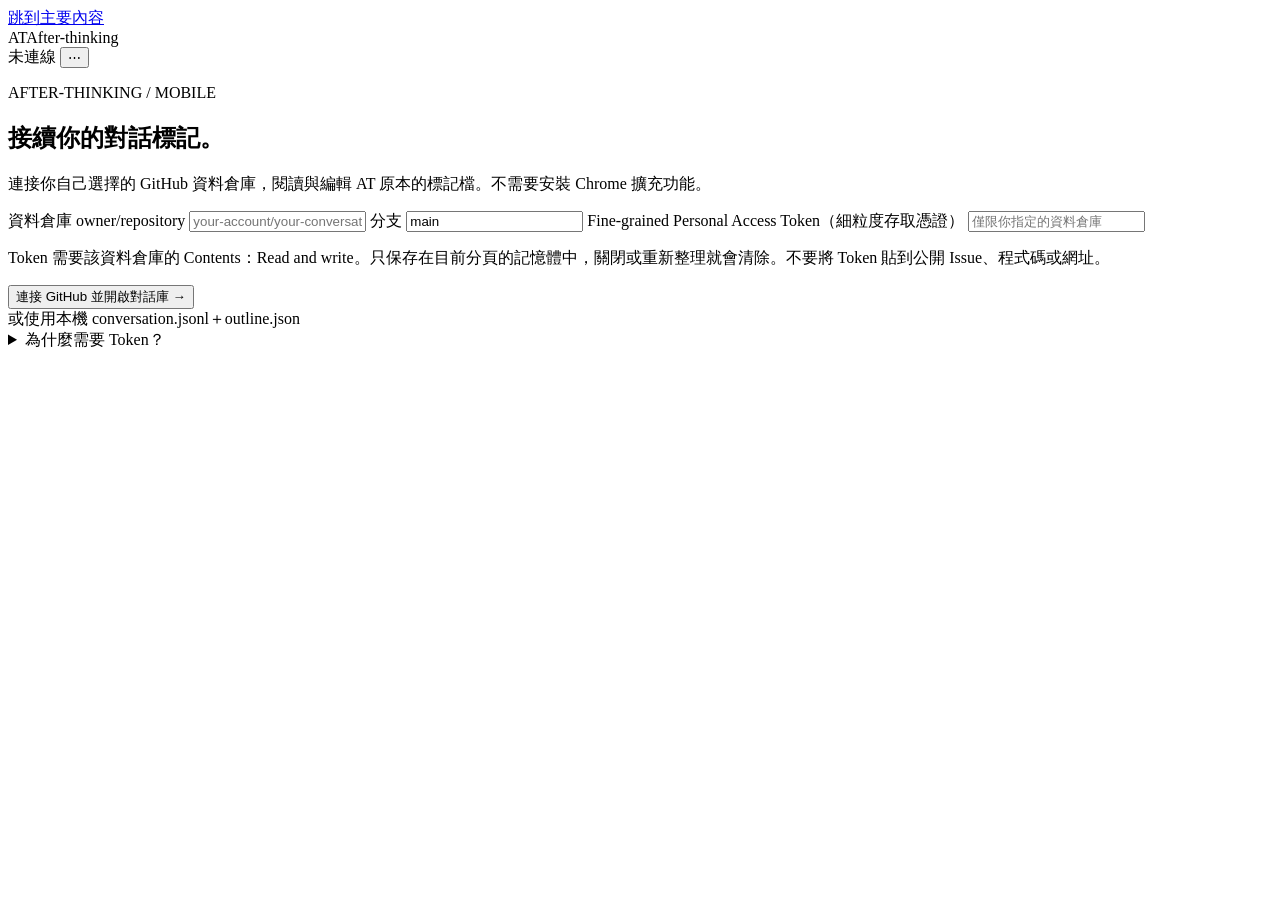
==== apps/mobile-web/index.html @ 90d855b9 "feat(mobile): public-safe apps/mobile-web/index.html" ====
<!doctype html>
<html lang="zh-Hant">
<head>
  <meta charset="utf-8">
  <meta name="viewport" content="width=device-width, initial-scale=1, viewport-fit=cover">
  <meta name="theme-color" content="#f8fafc">
  <meta http-equiv="Content-Security-Policy" content="default-src 'self'; connect-src 'self' https://api.github.com; script-src 'self'; style-src 'self'; img-src 'self' data:; object-src 'none'; base-uri 'none'; form-action 'none'">
  <title>After-thinking · 行動標記工作台</title>
  <link rel="stylesheet" href="./style.css">
</head>
<body>
  <a href="#main" class="skip">跳到主要內容</a>
  <header class="topbar">
    <div class="brand"><span class="symbol">AT</span><span>After-thinking</span></div>
    <div class="topbar-actions">
      <span id="sync-state" class="sync-state">未連線</span>
      <button id="quick-save" type="button" class="compact primary" hidden>儲存</button>
      <button id="menu-button" type="button" class="icon-button" aria-label="更多功能">⋯</button>
    </div>
  </header>
  <div id="notice" class="notice" role="status" hidden></div>
  <main id="main">
    <section id="connect-page" class="connect-page" data-page="connect">
      <p class="eyebrow">AFTER-THINKING / MOBILE</p>
      <h1>接續你的對話標記。</h1>
      <p class="intro">連接你自己選擇的 GitHub 資料倉庫，閱讀與編輯 AT 原本的標記檔。不需要安裝 Chrome 擴充功能。</p>
      <form id="connect-form" class="connect-form">
        <label for="repo-input">資料倉庫 <span class="muted">owner/repository</span></label>
        <input id="repo-input" required autocomplete="off" spellcheck="false" autocapitalize="off" placeholder="your-account/your-conversations">
        <label for="branch-input">分支</label>
        <input id="branch-input" required value="main" autocomplete="off" autocapitalize="off" spellcheck="false">
        <label for="token-input">Fine-grained Personal Access Token（細粒度存取憑證）</label>
        <input id="token-input" type="password" required autocomplete="off" autocapitalize="off" spellcheck="false" placeholder="僅限你指定的資料倉庫">
        <p class="hint">Token 需要該資料倉庫的 Contents：Read and write。只保存在目前分頁的記憶體中，關閉或重新整理就會清除。不要將 Token 貼到公開 Issue、程式碼或網址。</p>
        <button type="submit" id="connect-button" class="primary full">連接 GitHub 並開啟對話庫 <span aria-hidden="true">→</span></button>
      </form>
      <div class="offline-option"><span>或</span><label for="local-files" class="text-action">使用本機 conversation.jsonl＋outline.json</label><input id="local-files" type="file" accept=".jsonl,.json" multiple hidden></div>
      <details class="explain"><summary>為什麼需要 Token？</summary><p>GitHub Pages 是靜態網站，不能在公開前端安全保存 OAuth Client Secret。此版本採用只授權使用者指定倉庫的 Token；未來可以透過獨立 GitHub App 授權服務取代手動輸入。</p></details>
    </section>
    <div id="workspace" hidden>
      <section id="library-page" data-page="library" hidden>
        <div class="title-row"><div><p class="eyebrow">CONVERSATION LIBRARY</p><h1>選擇對話</h1></div><button id="change-repo" class="ghost">切換倉庫</button></div>
        <div id="repo-info" class="small muted"></div>
        <div class="search-row"><label class="sr-only" for="search">搜尋對話</label><input id="search" type="search" placeholder="搜尋對話標題或提問…"><label class="sr-only" for="sort">排序</label><select id="sort"><option value="conversation">對話時間</option><option value="capture">擷取時間</option><option value="tagged">最後標記時間</option><option value="labels">標籤順序</option></select></div>
        <div class="filter-strip" aria-label="對話篩選" role="group"><button data-filter="all" class="active">全部</button><button data-filter="todo">未處理</button><button data-filter="done">已整理</button><button data-filter="skip">不用整理</button><button data-filter="untagged">還沒標記</button></div>
        <div id="library-list"></div>
      </section>
      <section id="reader-page" data-page="reader" hidden>
        <div class="reader-heading"><button id="reader-back" aria-label="回對話庫" class="back-button">‹</button><div><h1 id="reader-title">對話標記</h1><p id="reader-info" class="small muted"></p></div><button id="open-topics" class="icon-button" aria-label="主題總覽">☷</button></div>
        <div class="reader-toolbar"><label for="nav-kind" class="sr-only">跳轉類別</label><select id="nav-kind"><option value="all">全部</option><option value="pending">待確認</option><option value="key">關鍵</option><option value="turn">轉向</option></select><div class="reader-arrows"><button id="prev-item" aria-label="上一項">↑</button><button id="next-item" aria-label="下一項">↓</button><span id="position" class="small muted">—</span></div></div>
        <div id="source-warning" class="warning" hidden></div>
        <div id="message-list" class="message-list"></div>
        <button id="load-more" class="load-more" hidden>繼續載入對話</button>
      </section>
      <section id="topics-page" data-page="topics" hidden>
        <div class="title-row"><div><p class="eyebrow">DISCUSSION STRUCTURE</p><h1>主題總覽</h1></div><button id="new-topic" class="ghost">＋ 新增</button></div>
        <div id="topic-overview" class="topic-overview"></div>
        <div id="topic-list" class="topic-list"></div>
        <p class="side-note"><strong>一個主要主題，多個相關主題。</strong> 同一則訊息可以跨主題關聯，但原文只有一份。</p>
      </section>
      <section id="review-page" data-page="review" hidden>
        <div class="title-row"><div><p class="eyebrow">SUGGESTIONS & REVIEW</p><h1>標記審查</h1></div><span id="review-count" class="counter"></span></div>
        <p class="intro small">確認 AI 建議，或回到原文重新檢查。審查結果會寫入同一份 outline.json。</p>
        <div class="filter-strip"><button data-review="all" class="active">全部</button><button data-review="topic">主題</button><button data-review="key">關鍵</button><button data-review="turn">轉向</button></div>
        <div id="review-list"></div>
      </section>
      <section id="settings-page" data-page="settings" hidden>
        <p class="eyebrow">CONNECTION & STORAGE</p><h1>更多</h1>
        <div class="setting-group"><h2>連接來源</h2><p id="connection-detail"></p></div>
        <div class="setting-group"><h2>儲存與備份</h2><p id="save-detail" class="small muted"></p><button id="save-button" class="primary full">儲存到 GitHub</button><button id="download-button" class="secondary full">下載 outline.json 備份</button></div>
        <div class="setting-group"><h2>安全與隱私</h2><p>原文及私人設定只從你選擇的資料來源載入；Token 不會被保存在網站程式、網址或本機儲存空間。請避免在共享裝置開啟私人倉庫。</p><button id="disconnect" class="secondary full">中斷連線</button></div>
        <p class="small muted">此網頁是 AT 的標記工具；文章轉換屬於獨立的 display-AT 專案。</p>
      </section>
    </div>
  </main>
  <nav id="bottom-nav" class="bottom-nav" aria-label="主要功能" hidden>
    <button data-tab="library"><span class="nav-glyph">▤</span>對話庫</button>
    <button data-tab="reader"><span class="nav-glyph">▥</span>閱讀</button>
    <button data-tab="topics"><span class="nav-glyph">▧</span>主題</button>
    <button data-tab="review"><span class="nav-glyph">✓</span>審查<span id="nav-pending" class="bubble" hidden></span></button>
  </nav>
  <div id="sheet-overlay" class="sheet-overlay" hidden>
    <section class="sheet" role="dialog" aria-modal="true" aria-labelledby="sheet-title">
      <div class="handle" aria-hidden="true"></div>
      <header class="sheet-header"><h2 id="sheet-title">標記主題</h2><button id="sheet-close" class="icon-button" aria-label="關閉">×</button></header>
      <div id="sheet-content" class="sheet-content"></div>
      <footer class="sheet-footer"><button id="sheet-apply" class="primary full">套用標記</button></footer>
    </section>
  </div>
  <script src="./core.js" defer></script>
  <script src="./github.js" defer></script>
  <script src="./app.js" defer></script>
</body>
</html>
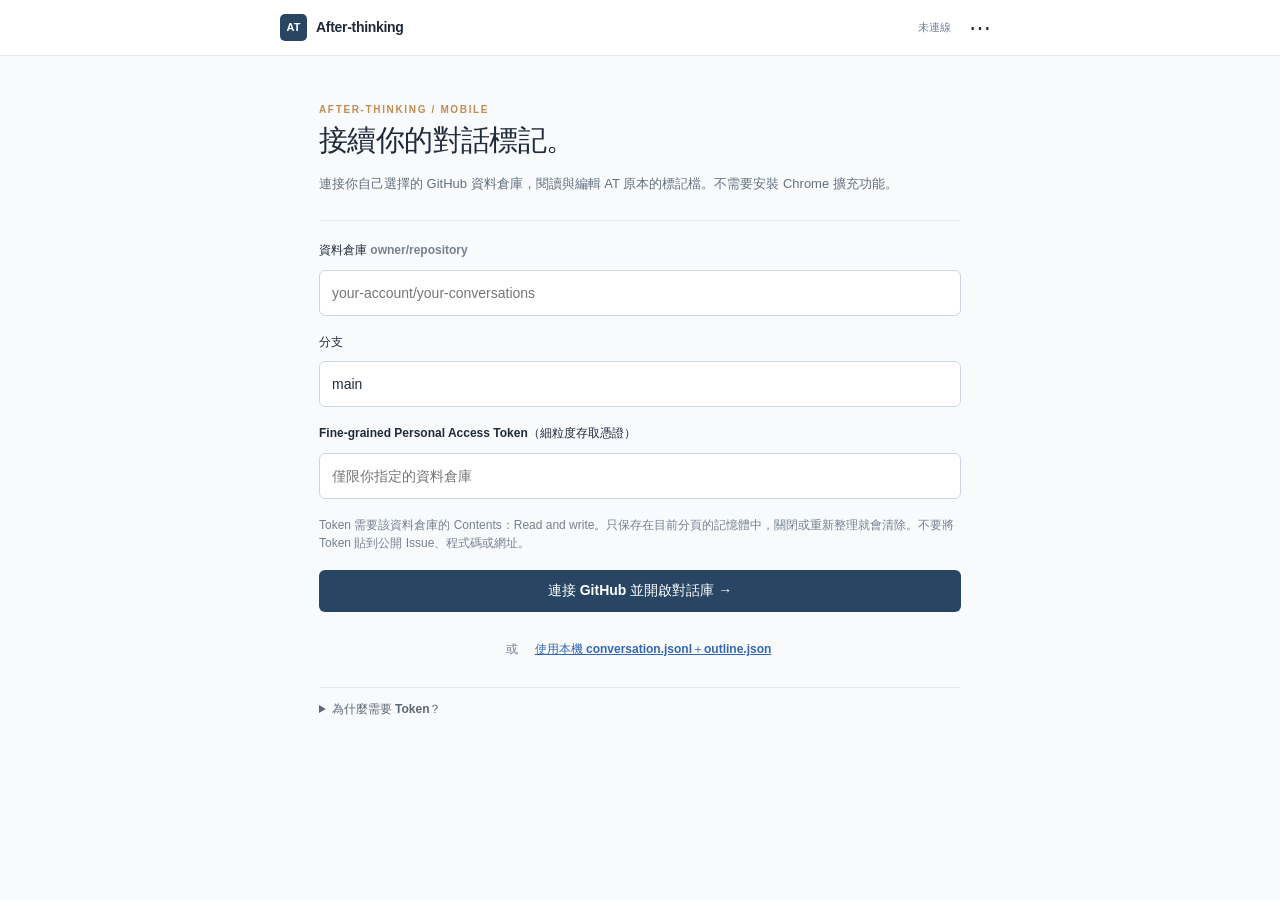
==== commit 0c4f5695: "feat(mobile): align tagging workspace with desktop flow" ====
--- a/apps/mobile-web/index.html
+++ b/apps/mobile-web/index.html
@@ -45,9 +45,65 @@
         <div class="filter-strip" aria-label="對話篩選" role="group"><button data-filter="all" class="active">全部</button><button data-filter="todo">未處理</button><button data-filter="done">已整理</button><button data-filter="skip">不用整理</button><button data-filter="untagged">還沒標記</button></div>
         <div id="library-list"></div>
       </section>
+      <section id="prepare-page" data-page="prepare" hidden>
+        <button id="prepare-back" class="prepare-back" type="button">‹ 對話庫</button>
+        <p class="eyebrow">CONVERSATION SETUP</p>
+        <h1>先看看這段對話</h1>
+        <p class="intro">快速判斷這段對話的性質，再進入標記工作台。選錯也能回來改。</p>
+        <article class="prepare-card">
+          <div class="prepare-card-icon">▤</div>
+          <div class="prepare-card-main"><h2 id="prepare-title">對話</h2><p id="prepare-meta" class="small muted"></p></div>
+          <span id="prepare-status" class="mini-label">未標記</span>
+        </article>
+        <section class="prepare-preview">
+          <div class="prepare-section-head"><div><h2>對話重點預覽</h2><p class="small muted">你的提問</p></div><button id="prepare-preview-toggle" class="inline-action" type="button">看全部</button></div>
+          <div id="prepare-preview-list" class="prepare-preview-list"></div>
+        </section>
+        <section class="prepare-mode">
+          <h2>看完覺得這段比較像：</h2>
+          <div class="mode-choice-grid" role="group" aria-label="選整理方式">
+            <button id="choose-multi" class="mode-choice" type="button"><span class="mode-radio"></span><span><strong>聊了好幾件事</strong><small>包含多個主題，中間可能換過方向</small></span></button>
+            <button id="choose-single" class="mode-choice" type="button"><span class="mode-radio"></span><span><strong>一直在聊同一件事</strong><small>主題集中，只需要標出關鍵與轉向</small></span></button>
+            <button id="choose-skip" class="mode-choice quiet" type="button"><span class="mode-radio"></span><span><strong>這篇不用整理</strong><small>閒聊、重複，或沒有需要留下的資訊</small></span></button>
+          </div>
+        </section>
+        <details id="ai-prepare-panel" class="ai-prepare-panel">
+          <summary><span>✦ 讓其他 AI 協助預先標記（選用）</span><span id="ai-panel-state" class="small muted"></span></summary>
+          <div class="ai-prepare-body">
+            <p class="small muted">AI 先產生主題、關鍵與轉向建議，再回到這裡審查；它不會直接取代你的判斷。</p>
+            <section id="ai-repo-way" class="ai-way">
+              <h3>方式 A｜使用可直接存取 GitHub 的 AI</h3>
+              <p class="small muted">複製短指令給已連接 GitHub 的 AI。它只應新增或覆寫這段對話的 <code>outline.ai.json</code>。</p>
+              <div class="ai-button-row"><button id="ai-copy-repo" class="secondary" type="button">複製指令</button><button id="ai-reload" class="primary" type="button">AI 寫好了，重新讀取</button></div>
+              <p id="ai-repo-state" class="small muted"></p>
+            </section>
+            <section class="ai-way">
+              <h3>方式 B｜使用其他 AI</h3>
+              <p class="small muted">下載內含完整規則與對話的檔案，或直接匯入 AI 回傳的結果。</p>
+              <div class="ai-button-row"><button id="ai-download-request" class="secondary" type="button">下載給 AI 的檔案</button><button id="ai-copy-file-prompt" class="secondary" type="button">複製這句話</button></div>
+              <label for="ai-file" class="secondary full file-action">匯入 AI 給的檔案</label><input id="ai-file" type="file" accept=".json,.txt,.md" hidden>
+              <details class="ai-paste"><summary>或貼上 AI 回的文字</summary><textarea id="ai-paste" rows="5" placeholder="貼上 outline.ai.json 或 AI 的完整回覆"></textarea><button id="ai-paste-go" class="secondary full" type="button">讀取貼上的內容</button></details>
+            </section>
+            <div id="ai-suggestion-summary" class="ai-suggestion-summary" hidden></div>
+          </div>
+        </details>
+        <button id="enter-workspace" class="primary full prepare-enter" type="button">進入標記工作台 →</button>
+      </section>
       <section id="reader-page" data-page="reader" hidden>
-        <div class="reader-heading"><button id="reader-back" aria-label="回對話庫" class="back-button">‹</button><div><h1 id="reader-title">對話標記</h1><p id="reader-info" class="small muted"></p></div><button id="open-topics" class="icon-button" aria-label="主題總覽">☷</button></div>
-        <div class="reader-toolbar"><label for="nav-kind" class="sr-only">跳轉類別</label><select id="nav-kind"><option value="all">全部</option><option value="pending">待確認</option><option value="key">關鍵</option><option value="turn">轉向</option></select><div class="reader-arrows"><button id="prev-item" aria-label="上一項">↑</button><button id="next-item" aria-label="下一項">↓</button><span id="position" class="small muted">—</span></div></div>
+        <div class="reader-heading workspace-heading">
+          <button id="reader-back" aria-label="回對話庫" class="back-button">‹</button>
+          <div class="reader-title-block"><h1 id="reader-title">對話標記</h1><div class="reader-subline"><p id="reader-info" class="small muted"></p><button id="reader-mode" class="reader-mode-link" type="button"></button></div></div>
+          <span id="reader-dirty" class="reader-dirty"></span><button id="reader-save" type="button" class="compact primary">儲存</button><button id="reader-more" type="button" class="icon-button" aria-label="更多">⋯</button>
+        </div>
+        <div class="reader-toolbar">
+          <div class="reader-filters" role="group" aria-label="快速索引">
+            <button data-kind="all" class="active" type="button">全部 <span id="count-all"></span></button>
+            <button data-kind="pending" type="button">待確認 <span id="count-pending"></span></button>
+            <button data-kind="key" type="button">關鍵 <span id="count-key"></span></button>
+            <button data-kind="turn" type="button">轉向 <span id="count-turn"></span></button>
+          </div>
+          <div class="reader-toolbar-actions"><button id="reader-review" class="toolbar-link" type="button">審查</button><button id="open-topics" class="toolbar-link" type="button">主題</button><div class="reader-arrows"><button id="prev-item" aria-label="上一項">↑</button><button id="next-item" aria-label="下一項">↓</button><span id="position" class="small muted">—</span></div></div>
+        </div>
         <div id="source-warning" class="warning" hidden></div>
         <div id="message-list" class="message-list"></div>
         <button id="load-more" class="load-more" hidden>繼續載入對話</button>
@@ -65,6 +121,7 @@
         <div id="review-list"></div>
       </section>
       <section id="settings-page" data-page="settings" hidden>
+        <button id="settings-back" class="prepare-back" type="button">‹ 返回</button>
         <p class="eyebrow">CONNECTION & STORAGE</p><h1>更多</h1>
         <div class="setting-group"><h2>連接來源</h2><p id="connection-detail"></p></div>
         <div class="setting-group"><h2>儲存與備份</h2><p id="save-detail" class="small muted"></p><button id="save-button" class="primary full">儲存到 GitHub</button><button id="download-button" class="secondary full">下載 outline.json 備份</button></div>
--- a/apps/mobile-web/style.css
+++ b/apps/mobile-web/style.css
@@ -0,0 +1,128 @@
+:root{--bg:#f9fafc;--paper:#fff;--ink:#202a3a;--muted:#758092;--navy:#284563;--accent:#3267b0;--accent-soft:#eaf0f8;--line:#e4e9ef;--gold:#bd8d51;--green:#2f866d;--danger:#aa4b51;--radius:9px;--bar:56px;--bottom:calc(68px + env(safe-area-inset-bottom));font-family:-apple-system,BlinkMacSystemFont,"Noto Sans TC","PingFang TC","Microsoft JhengHei",sans-serif;font-synthesis:none;color-scheme:light}
+*,*::before,*::after{box-sizing:border-box}
+html{scroll-behavior:smooth}
+body{margin:0;background:var(--bg);color:var(--ink);font-size:14px;line-height:1.62}
+button,input,select,textarea{font:inherit}
+button{touch-action:manipulation;cursor:pointer}
+a{color:var(--accent)}
+[hidden]{display:none!important}
+:focus-visible{outline:2px solid #276fca;outline-offset:2px}
+.skip{position:absolute;top:-70px;left:5px;padding:10px;background:#fff;z-index:200}.skip:focus{top:8px}
+.sr-only{position:absolute;width:1px;height:1px;padding:0;margin:-1px;overflow:hidden;clip:rect(0,0,0,0);white-space:nowrap;border:0}
+.muted,.subtle,.hint{color:var(--muted)}.small{font-size:12px}.hint{font-size:12px;line-height:1.55}
+.topbar{height:var(--bar);padding:0 16px;display:flex;justify-content:space-between;align-items:center;border-bottom:1px solid var(--line);background:rgba(255,255,255,.98);position:sticky;top:0;z-index:22}
+.brand{display:flex;gap:9px;align-items:center;font-weight:730;letter-spacing:-.3px}
+.symbol{display:grid;place-items:center;width:27px;height:27px;background:var(--navy);color:#fff;border-radius:5px;font-size:11px;letter-spacing:0}
+.topbar-actions{display:flex;gap:9px;align-items:center}.sync-state{font-size:11px;color:var(--muted);max-width:100px;overflow:hidden;text-overflow:ellipsis;white-space:nowrap}
+main{max-width:720px;margin:0 auto;padding:24px 16px 110px}
+body.in-workspace main{padding-bottom:calc(var(--bottom) + 34px)}
+h1,h2,h3,p{margin-top:0}h1{font-size:23px;line-height:1.3;letter-spacing:-.6px;margin:3px 0 12px}h2{font-size:16px}h3{font-size:14px}
+.eyebrow{font-size:10px;font-weight:760;letter-spacing:1.65px;color:var(--gold);margin:0 0 4px}
+.intro{font-size:13px;line-height:1.8;color:#627080;margin:0 0 20px}.title-row{display:flex;justify-content:space-between;align-items:flex-start;gap:12px;margin-bottom:8px}
+.primary,.secondary,.ghost,.compact,.icon-button,.back-button,.text-action{border-radius:6px;min-height:42px;padding:8px 13px;border:1px solid transparent;font-weight:620;transition:background .15s}
+.primary{background:var(--navy);color:white}.primary:active{background:#183450}
+.secondary{background:#fff;color:var(--navy);border-color:#cdd7e1}.ghost{background:transparent;border-color:#d1d9e2;color:var(--navy);font-size:12px}
+.compact{min-height:31px;padding:4px 11px;font-size:12px}.full{width:100%}
+.icon-button{font-size:22px;line-height:1;padding:5px 8px;background:transparent;color:var(--ink);min-height:36px;min-width:36px}
+.back-button{background:none;border:none;color:var(--ink);font-size:32px;line-height:1;min-width:26px;padding:0}
+button:disabled{opacity:.45;cursor:not-allowed}
+input,textarea,select{background:#fff;border:1px solid #ccd5e0;color:var(--ink);border-radius:6px;padding:10px 12px;min-width:0;max-width:100%;outline:0}
+input:focus,textarea:focus,select:focus{border-color:var(--accent);box-shadow:0 0 0 2px #3267b01c}
+.connect-page{padding:22px 4px}.connect-page h1{font-size:29px}.connect-form{display:flex;flex-direction:column;gap:9px;border-top:1px solid var(--line);margin-top:25px;padding-top:20px}
+.connect-form label{font-size:12px;font-weight:700}.connect-form input{height:46px;margin-bottom:8px}.connect-form .primary{margin-top:8px}.connect-form .hint{margin:0}
+.offline-option{display:flex;align-items:center;justify-content:center;gap:14px;margin:25px 0 10px;color:var(--muted);font-size:12px}
+.text-action{color:var(--accent);text-decoration:underline;font-size:12px;border:0;min-height:auto;padding:3px;font-weight:600}
+.explain{border-top:1px solid var(--line);margin-top:25px;padding-top:12px;font-size:12px;color:#5e6875}.explain summary{cursor:pointer;font-weight:650}.explain p{margin:9px 0 0}
+.notice{position:sticky;top:var(--bar);z-index:25;background:#edf5fd;border-bottom:1px solid #bdd7ed;color:#294e79;padding:9px 16px;font-size:12px;max-height:120px;overflow:auto}
+.notice.error{background:#fff3f1;border-color:#f0c6c1;color:#923b3e}
+#workspace>section{animation:fade .15s ease}@keyframes fade{from{opacity:.78}to{opacity:1}}
+.repo-info,.search-row{margin-bottom:14px}.search-row{display:grid;grid-template-columns:minmax(0,1fr) 134px;gap:7px}.search-row input{width:100%}.search-row select{padding:9px 6px;font-size:12px}
+.filter-strip{display:flex;align-items:center;gap:15px;overflow-x:auto;scrollbar-width:none;border-bottom:1px solid var(--line);margin:4px -16px 16px;padding:0 16px;white-space:nowrap}
+.filter-strip::-webkit-scrollbar{display:none}.filter-strip button{flex-shrink:0;background:transparent;border:0;padding:0 0 11px;font-size:12px;font-weight:550;color:var(--muted);position:relative}
+.filter-strip button.active{font-weight:750;color:var(--navy)}.filter-strip button.active:after{content:"";height:2px;left:0;right:0;position:absolute;bottom:0;background:var(--navy)}
+.library-group{font-size:11px;letter-spacing:.4px;color:var(--muted);font-weight:700;margin:24px 0 6px}
+.conversation{background:var(--paper);border-bottom:1px solid var(--line);padding:16px 12px 16px;margin:0 -12px}
+.conversation:first-child{border-top:1px solid var(--line)}
+.conversation-title{margin:0 0 7px;font-size:15px;line-height:1.5;font-weight:730;letter-spacing:-.2px;color:#23354d;overflow-wrap:anywhere}
+.conversation-meta{color:var(--muted);font-size:11px;line-height:1.65}
+.label-row{display:flex;gap:6px;flex-wrap:wrap;margin-top:10px}
+.mini-label{padding:1px 7px;border-radius:4px;background:#eff2f5;color:#52606d;font-size:10px;font-weight:600}
+.mini-label.done{color:#226b55;background:#e5f3eb}.mini-label.processed{color:#7d6b39;background:#f7f2e5}.mini-label.skip{color:#7b7d83;background:#f2f2f2}
+.question-line{display:flex;gap:7px;margin:11px 0 9px;color:#546577;font-size:12px;line-height:1.65}
+.question-line .question-num{color:#9aa5b3;white-space:nowrap;font-variant-numeric:tabular-nums}
+.question-line .question-text{overflow:hidden;display:-webkit-box;-webkit-line-clamp:2;-webkit-box-orient:vertical;overflow-wrap:anywhere}
+.conversation-actions{display:flex;align-items:center;justify-content:space-between;gap:12px;margin-top:10px}
+.inline-action{border:0;padding:5px 0;background:transparent;color:var(--accent);font-size:12px;font-weight:650}
+.enter-action{background:var(--accent-soft);color:#28496f;border:none;padding:7px 13px;min-height:33px;border-radius:5px;font-size:12px;font-weight:700}
+.question-preview{border-top:1px dashed var(--line);margin-top:13px;padding-top:4px}
+.question-preview .question-line{margin:12px 0}.question-more{font-size:11px;color:#788596}
+.empty-state{padding:44px 10px;text-align:center;color:var(--muted)}
+.reader-heading{display:flex;align-items:center;gap:9px;margin-bottom:12px}.reader-heading>div{flex:1;min-width:0}.reader-heading h1{font-size:18px;line-height:1.45;margin:0;overflow-wrap:anywhere}.reader-heading p{margin:2px 0}
+.reader-toolbar{position:sticky;top:var(--bar);z-index:15;background:rgba(249,250,252,.97);border-top:1px solid var(--line);border-bottom:1px solid var(--line);display:flex;align-items:center;justify-content:space-between;padding:7px 0;margin:0 -16px 18px;padding-left:16px;padding-right:16px}
+.reader-toolbar select{border:none;background:transparent;color:#344962;font-size:12px;font-weight:690;padding:7px 21px 7px 2px}
+.reader-arrows{display:flex;align-items:center;gap:10px}.reader-arrows button{border:1px solid #d5dde6;background:#fff;border-radius:5px;min-width:33px;height:33px;font-size:15px}
+.warning{background:#fff8eb;border:1px solid #ead6ae;border-left:3px solid #ba8b40;padding:11px 13px;margin:0 0 14px;font-size:12px;color:#806536}
+.message{padding:11px 0 19px;border-bottom:1px solid #e8edf1;scroll-margin-top:134px}
+.message+.message{padding-top:18px}
+.message.highlight{background:#edf3fb;outline:7px solid #edf3fb}
+.message-meta{display:flex;justify-content:space-between;align-items:center;gap:8px;font-size:11px;color:var(--muted);margin-bottom:10px}
+.message-meta strong{color:#3e5268;font-weight:700}.message.user .message-meta strong{color:#325e9d}
+.message-body{color:#334155;font-size:14px;line-height:1.88;white-space:pre-wrap;overflow-wrap:anywhere}
+.message.user .message-body{background:#f0f5fa;border-left:2px solid #c8d9eb;padding:12px;margin-left:-12px;border-radius:0 4px 4px 0}
+.topic-tag{display:inline-flex;border-left:3px solid var(--accent);font-size:10px;background:#edf2f7;color:#45617d;padding:1px 7px}
+.message-actions{display:flex;align-items:center;flex-wrap:wrap;gap:16px;margin-top:10px}
+.message-actions button{padding:4px 0;min-height:28px;border:0;background:none;color:#657389;font-size:12px;font-weight:570}
+.message-actions button.selected{color:#245a97;font-weight:750}
+.message-actions button:first-child{color:#284f83;font-weight:740}
+.message-notes{white-space:pre-wrap;font-size:12px;color:#607085;background:#f6f8fa;border-left:2px solid #bdc8d8;padding:7px 10px;margin-top:8px}
+.section{padding:8px 0;border-bottom:1px dashed var(--line)}
+.section:last-child{border-bottom:0}
+.section-header{display:flex;align-items:start;gap:8px}
+.section-toggle{flex:1;border:0;padding:4px 0;text-align:left;background:none;color:#2b455f;font-weight:700;font-size:13px;line-height:1.62}
+.section-star{flex:0 0 auto;border:0;background:none;color:#8090a3;padding:3px 0 3px 9px;font-size:13px;min-width:65px}
+.section-star.is-on{color:#2e65a9;font-weight:750}
+.section-body{padding:6px 0 9px 12px;white-space:pre-wrap;color:#506072;font-size:13px;line-height:1.85;overflow-wrap:anywhere}
+.section-intro{white-space:pre-wrap;font-size:13px;color:#506072;margin:2px 0 10px}
+.full-toggle{border:0;background:none;padding:9px 0 0;color:var(--accent);font-size:12px;font-weight:690}
+.load-more{display:block;margin:20px auto;border:1px solid #ced7e0;background:white;border-radius:5px;padding:12px 16px;width:100%;font-size:12px;color:var(--navy)}
+.summary-bar{background:#e9eef4;border-left:3px solid #7691b3;padding:12px;margin-bottom:16px;font-size:12px;color:#4e6177}
+.topic-row{padding:15px 2px;border-bottom:1px solid var(--line);display:flex;gap:12px;align-items:center}
+.topic-mark{height:37px;width:3px;flex:0 0 3px;background:var(--accent);border-radius:2px}
+.topic-detail{flex:1;min-width:0}
+.topic-detail h2{margin:0 0 3px;font-size:14px}.topic-detail p{margin:0;font-size:11px;color:var(--muted)}
+.topic-row button{border:0;background:none;color:var(--accent);font-size:12px}
+.topic-actions{display:flex;gap:14px;flex-wrap:wrap;margin-top:7px}
+.topic-actions button{color:#627d98;font-size:11px;padding:0}
+.side-note{margin-top:22px;background:#f1f4f7;padding:16px;font-size:12px;color:#5c7086}.side-note p{margin:5px 0 0}
+.counter{color:var(--accent);font-size:11px;font-weight:700}
+.review-item{border-bottom:1px solid var(--line);padding:18px 2px}
+.review-head{display:flex;gap:10px;justify-content:space-between;align-items:start}.review-head strong{font-size:13px}.review-head span{font-size:11px;color:var(--muted)}
+.review-content{margin:9px 0;font-size:13px;line-height:1.8;color:#536174}
+.review-actions{display:flex;gap:10px;margin-top:10px}.review-actions button{min-height:34px;padding:6px 11px;border:1px solid #c9d6e4;border-radius:5px;background:#fff;color:#2f577f;font-size:11px;font-weight:700}
+.review-actions button.accept{background:#edf4fa}.review-actions button.reject{color:#925456}
+.setting-group{padding:22px 0;border-bottom:1px solid var(--line)}.setting-group h2{margin-bottom:7px}.setting-group p{font-size:13px;color:#647185;overflow-wrap:anywhere}.setting-group button+button{margin-top:10px}
+.bottom-nav{height:var(--bottom);position:fixed;bottom:0;left:0;right:0;z-index:30;background:#fff;border-top:1px solid var(--line);display:grid;grid-template-columns:repeat(4,1fr);padding-bottom:env(safe-area-inset-bottom);box-shadow:0 -2px 10px #1b2a3a07}
+.bottom-nav button{border:none;background:none;display:flex;flex-direction:column;align-items:center;justify-content:center;gap:1px;color:#8290a0;font-size:10px;font-weight:600;position:relative}
+.bottom-nav button[aria-current="page"]{color:var(--navy);font-weight:760}
+.nav-glyph{font-size:21px;line-height:1.2;font-weight:400}
+.bubble{position:absolute;top:7px;margin-left:35px;min-width:15px;height:15px;padding:1px 3px;border-radius:9px;background:#bd6b5d;color:white;font-size:9px;line-height:13px}
+.sheet-overlay{position:fixed;inset:0;background:#152c4370;z-index:100;display:flex;justify-content:center;align-items:end}
+.sheet{width:min(100%,580px);max-height:min(82dvh,750px);min-height:200px;background:#fff;border-radius:17px 17px 0 0;display:flex;flex-direction:column;padding-bottom:env(safe-area-inset-bottom);box-shadow:0 -10px 55px #152c4350}
+.handle{height:4px;width:40px;margin:9px auto 5px;background:#d5dde5;border-radius:8px}
+.sheet-header{display:flex;align-items:center;justify-content:space-between;border-bottom:1px solid var(--line);padding:10px 18px}
+.sheet-header h2{margin:0}.sheet-content{overflow-y:auto;padding:16px 18px;flex:1;overscroll-behavior:contain}.sheet-footer{padding:12px 18px;border-top:1px solid var(--line);flex-shrink:0}
+.sheet-label{display:block;color:#607186;font-size:12px;font-weight:700;margin:15px 0 7px}
+.sheet-radio,.sheet-check{display:flex;align-items:center;gap:12px;width:100%;padding:12px 3px;border-bottom:1px solid #eef0f3;font-size:13px}
+.sheet-radio input,.sheet-check input{accent-color:var(--accent);width:18px;height:18px}
+.sheet-content textarea,.sheet-content input[type=text]{width:100%;margin:3px 0 8px}
+.sheet-help{font-size:11px;color:var(--muted)}
+@media(min-width:700px){main{padding-left:35px;padding-right:35px}.filter-strip{margin-left:-35px;margin-right:-35px;padding-left:35px}.reader-toolbar{margin-left:-35px;margin-right:-35px;padding-left:35px;padding-right:35px}.conversation{margin:0 -16px}.topbar{padding:0 max(calc((100vw - 720px)/2),24px)}}
+@media(prefers-reduced-motion:reduce){html{scroll-behavior:auto}#workspace>section{animation:none}}
+
+/* Mobile workspace v2 — keep the existing AT palette, change only layout/interaction. */
+.bottom-nav{display:none!important}body[data-page="reader"] .topbar{display:none}body[data-page="reader"] main{padding-top:0;max-width:760px}
+.prepare-back{border:0;background:none;color:var(--navy);padding:0 0 10px;font-weight:650;font-size:12px}.prepare-card{display:flex;gap:12px;align-items:center;border:1px solid var(--line);background:var(--paper);border-radius:var(--radius);padding:13px 14px;margin:16px 0 22px}.prepare-card-icon{width:35px;height:35px;border-radius:8px;display:grid;place-items:center;background:var(--accent-soft);color:var(--navy);font-size:17px}.prepare-card-main{flex:1;min-width:0}.prepare-card-main h2{font-size:14px;margin:0 0 2px;overflow-wrap:anywhere}.prepare-card-main p{margin:0}.prepare-section-head{display:flex;align-items:flex-start;justify-content:space-between;gap:12px}.prepare-section-head h2,.prepare-mode h2{font-size:15px;margin:0 0 2px}.prepare-preview{margin:0 0 24px}.prepare-preview-list{border:1px solid var(--line);border-radius:var(--radius);background:#fff;padding:3px 12px;margin-top:10px}.prepare-preview-list .question-line{margin:0;padding:10px 0;border-bottom:1px solid #edf0f3}.prepare-preview-list .question-line:last-of-type{border-bottom:0}.prepare-preview-list .question-text{-webkit-line-clamp:2}
+.mode-choice-grid{display:grid;gap:9px;margin-top:10px}.mode-choice{display:flex;align-items:center;gap:12px;text-align:left;width:100%;background:#fff;border:1px solid #cfd8e3;border-radius:8px;padding:12px 13px;color:var(--ink);min-height:66px}.mode-choice:hover,.mode-choice.selected{border-color:#8da8c9;background:var(--accent-soft)}.mode-choice.quiet.selected{border-color:#b9bec6;background:#f4f5f6}.mode-radio{width:18px;height:18px;border-radius:50%;border:1.5px solid #8796a8;box-shadow:inset 0 0 0 4px #fff;flex:0 0 auto}.mode-choice.selected .mode-radio{background:var(--accent);border-color:var(--accent)}.mode-choice strong{display:block;font-size:14px;margin-bottom:2px}.mode-choice small{display:block;color:var(--muted);font-size:11px;line-height:1.5;font-weight:500}
+.ai-prepare-panel{margin:22px 0 16px;border:1px solid var(--line);border-radius:8px;background:#fff;overflow:hidden}.ai-prepare-panel>summary{list-style:none;cursor:pointer;padding:12px 14px;display:flex;align-items:center;justify-content:space-between;gap:12px;background:#f6f9fd;color:#31527a;font-weight:700}.ai-prepare-panel>summary::-webkit-details-marker{display:none}.ai-prepare-body{padding:13px}.ai-way{padding:12px 0;border-top:1px solid var(--line)}.ai-way:first-of-type{border-top:0}.ai-way h3{margin:0 0 5px;font-size:13px}.ai-button-row{display:grid;grid-template-columns:1fr 1fr;gap:8px;margin:10px 0}.ai-button-row button{min-height:40px}.file-action{display:flex;align-items:center;justify-content:center;margin-top:8px;cursor:pointer}.ai-paste{margin-top:10px}.ai-paste summary{cursor:pointer;color:var(--muted);font-size:12px}.ai-paste textarea{width:100%;margin:8px 0}.ai-suggestion-summary{border:1px solid #c7d8ec;background:#f3f7fc;border-radius:7px;padding:11px 12px;margin-top:12px}.ai-suggestion-summary p{margin:5px 0}.error-text{color:var(--danger)}.warning-text{color:#8a6b2e}.prepare-enter{position:sticky;bottom:16px;box-shadow:0 8px 28px rgba(40,69,99,.18);margin-top:14px;z-index:4}
+.workspace-heading{position:sticky;top:0;z-index:22;margin:0 -16px;padding:8px 12px;background:rgba(255,255,255,.98);border-bottom:1px solid var(--line);min-height:56px}.reader-title-block{flex:1;min-width:0}.reader-title-block h1{white-space:nowrap;overflow:hidden;text-overflow:ellipsis;font-size:15px}.reader-subline{display:flex;align-items:center;gap:8px;min-width:0}.reader-subline p{white-space:nowrap;overflow:hidden;text-overflow:ellipsis;max-width:170px}.reader-mode-link{border:0;background:none;padding:0;color:var(--accent);font-size:10px;white-space:nowrap}.reader-dirty{font-size:10px;color:var(--green);white-space:nowrap}.reader-dirty.dirty{color:var(--gold)}.workspace-heading .icon-button{font-size:19px}.reader-toolbar{top:56px;margin-bottom:12px;padding-top:6px;padding-bottom:6px;display:block}.reader-filters{display:flex;gap:6px;overflow-x:auto;scrollbar-width:none}.reader-filters::-webkit-scrollbar{display:none}.reader-filters button{border:0;background:#eef2f6;color:#5a6776;border-radius:999px;padding:6px 10px;white-space:nowrap;font-size:11px;font-weight:650}.reader-filters button.active{background:var(--navy);color:#fff}.reader-toolbar-actions{display:flex;align-items:center;justify-content:flex-end;gap:10px;margin-top:6px}.toolbar-link{border:0;background:none;color:var(--accent);font-size:11px;font-weight:700;padding:4px 2px}
+.message.user .message-body{background:#f0f5fa;border-left-color:#c8d9eb}.message.highlight{outline-width:4px}.message-actions{gap:14px}.message-actions button{font-size:11.5px}.message-actions button.selected{color:var(--accent)}.sheet-tabs{display:grid;grid-template-columns:repeat(3,1fr);border-bottom:1px solid var(--line);margin:0 0 12px}.sheet-tabs button{border:0;background:none;padding:10px 4px;color:var(--muted);font-weight:650;border-bottom:2px solid transparent}.sheet-tabs button.active{color:var(--navy);border-bottom-color:var(--accent)}.sheet-pane textarea{width:100%;min-height:120px}.inspector-snippet{font-size:12px;color:var(--muted);background:#f6f8fa;border-radius:6px;padding:8px 10px;white-space:pre-wrap}.sheet-topic-row{display:flex;align-items:center;justify-content:space-between;gap:12px;padding:12px 0;border-bottom:1px solid var(--line)}.sheet-topic-row p{margin:3px 0 0}.compact-review{padding:12px 0}@media(max-width:390px){.reader-dirty{display:none}.reader-subline p{max-width:130px}.ai-button-row{grid-template-columns:1fr}.workspace-heading{padding-left:8px;padding-right:8px}}
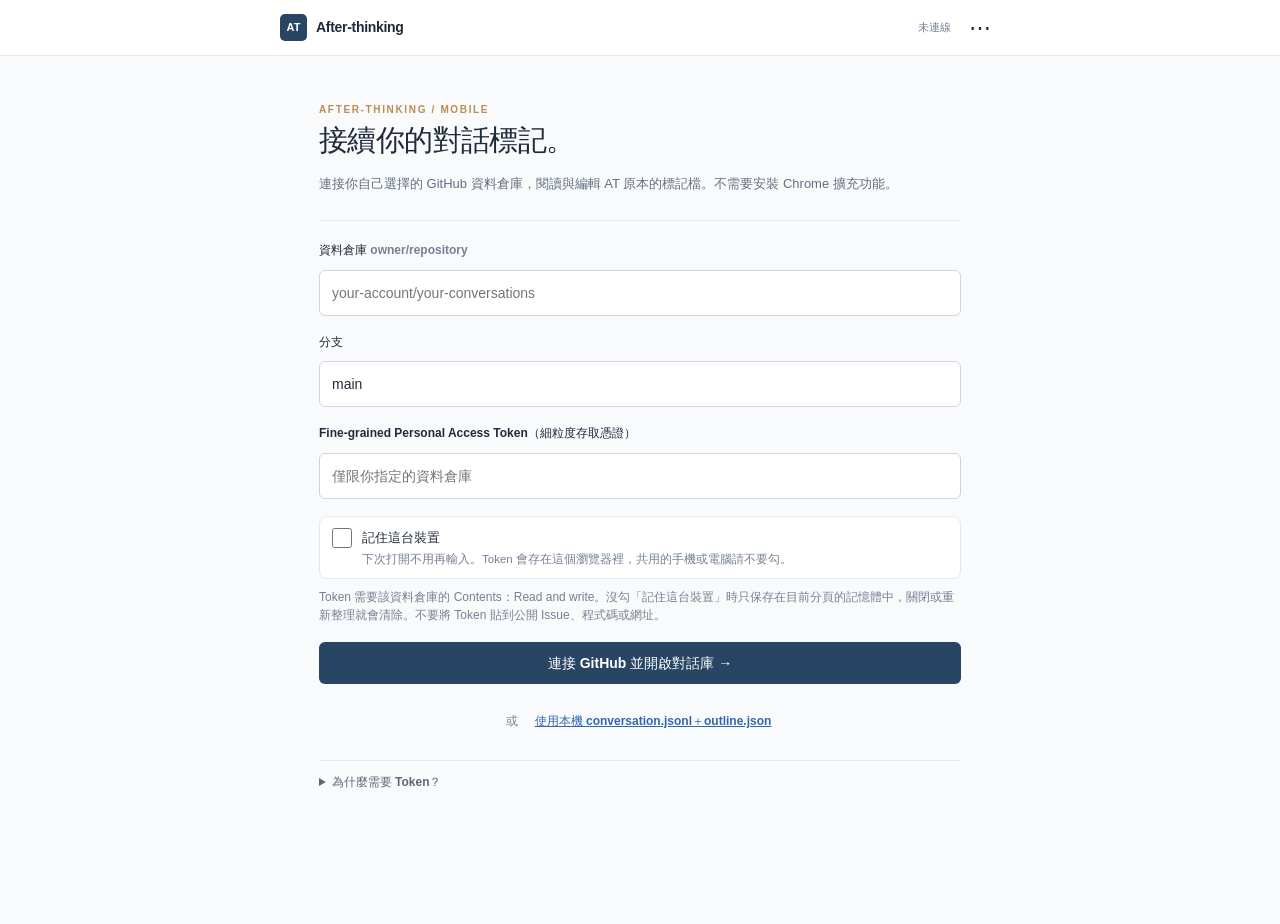
==== commit 3e9ec9ec: "feat(mobile): remember this device and keep unsaved drafts Mobile browsers discard background tabs, " ====
--- a/apps/mobile-web/index.html
+++ b/apps/mobile-web/index.html
@@ -26,16 +26,17 @@
       <p class="intro">連接你自己選擇的 GitHub 資料倉庫，閱讀與編輯 AT 原本的標記檔。不需要安裝 Chrome 擴充功能。</p>
       <form id="connect-form" class="connect-form">
         <label for="repo-input">資料倉庫 <span class="muted">owner/repository</span></label>
-        <input id="repo-input" required autocomplete="off" spellcheck="false" autocapitalize="off" placeholder="your-account/your-conversations">
+        <input id="repo-input" name="username" required autocomplete="username" spellcheck="false" autocapitalize="off" placeholder="your-account/your-conversations">
         <label for="branch-input">分支</label>
         <input id="branch-input" required value="main" autocomplete="off" autocapitalize="off" spellcheck="false">
         <label for="token-input">Fine-grained Personal Access Token（細粒度存取憑證）</label>
-        <input id="token-input" type="password" required autocomplete="off" autocapitalize="off" spellcheck="false" placeholder="僅限你指定的資料倉庫">
-        <p class="hint">Token 需要該資料倉庫的 Contents：Read and write。只保存在目前分頁的記憶體中，關閉或重新整理就會清除。不要將 Token 貼到公開 Issue、程式碼或網址。</p>
+        <input id="token-input" name="password" type="password" required autocomplete="current-password" autocapitalize="off" spellcheck="false" placeholder="僅限你指定的資料倉庫">
+        <label class="remember-row" for="remember-input"><input id="remember-input" type="checkbox"><span><strong>記住這台裝置</strong><small id="remember-state">下次打開不用再輸入。Token 會存在這個瀏覽器裡，共用的手機或電腦請不要勾。</small></span></label>
+        <p class="hint">Token 需要該資料倉庫的 Contents：Read and write。沒勾「記住這台裝置」時只保存在目前分頁的記憶體中，關閉或重新整理就會清除。不要將 Token 貼到公開 Issue、程式碼或網址。</p>
         <button type="submit" id="connect-button" class="primary full">連接 GitHub 並開啟對話庫 <span aria-hidden="true">→</span></button>
       </form>
       <div class="offline-option"><span>或</span><label for="local-files" class="text-action">使用本機 conversation.jsonl＋outline.json</label><input id="local-files" type="file" accept=".jsonl,.json" multiple hidden></div>
-      <details class="explain"><summary>為什麼需要 Token？</summary><p>GitHub Pages 是靜態網站，不能在公開前端安全保存 OAuth Client Secret。此版本採用只授權使用者指定倉庫的 Token；未來可以透過獨立 GitHub App 授權服務取代手動輸入。</p></details>
+      <details class="explain"><summary>為什麼需要 Token？</summary><p>勾選「記住這台裝置」後，Token 只存在這個瀏覽器的本機儲存空間，不會上傳到任何地方；隨時可以在「更多」裡忘記這台裝置。也可以改讓手機的密碼管理員記住它。</p><p>GitHub Pages 是靜態網站，不能在公開前端安全保存 OAuth Client Secret。此版本採用只授權使用者指定倉庫的 Token；未來可以透過獨立 GitHub App 授權服務取代手動輸入。</p></details>
     </section>
     <div id="workspace" hidden>
       <section id="library-page" data-page="library" hidden>
@@ -55,6 +56,10 @@
           <div class="prepare-card-main"><h2 id="prepare-title">對話</h2><p id="prepare-meta" class="small muted"></p></div>
           <span id="prepare-status" class="mini-label">未標記</span>
         </article>
+        <div id="draft-banner" class="warning draft-banner" role="status" hidden>
+          <p id="draft-text"></p>
+          <div class="ai-button-row"><button id="draft-use" class="primary" type="button">接著用草稿</button><button id="draft-drop" class="secondary" type="button">丟掉草稿</button></div>
+        </div>
         <section class="prepare-preview">
           <div class="prepare-section-head"><div><h2>對話重點預覽</h2><p class="small muted">你的提問</p></div><button id="prepare-preview-toggle" class="inline-action" type="button">看全部</button></div>
           <div id="prepare-preview-list" class="prepare-preview-list"></div>
@@ -125,7 +130,7 @@
         <p class="eyebrow">CONNECTION & STORAGE</p><h1>更多</h1>
         <div class="setting-group"><h2>連接來源</h2><p id="connection-detail"></p></div>
         <div class="setting-group"><h2>儲存與備份</h2><p id="save-detail" class="small muted"></p><button id="save-button" class="primary full">儲存到 GitHub</button><button id="download-button" class="secondary full">下載 outline.json 備份</button></div>
-        <div class="setting-group"><h2>安全與隱私</h2><p>原文及私人設定只從你選擇的資料來源載入；Token 不會被保存在網站程式、網址或本機儲存空間。請避免在共享裝置開啟私人倉庫。</p><button id="disconnect" class="secondary full">中斷連線</button></div>
+        <div class="setting-group"><h2>這台裝置</h2><p id="device-detail"></p><p class="small muted">原文及私人設定只從你選擇的資料來源載入。Token 不會出現在網站程式或網址裡；只有勾選「記住這台裝置」時才會存在這個瀏覽器。尚未儲存的標記會自動留一份草稿在這台裝置。請避免在共享裝置開啟私人倉庫。</p><button id="disconnect" class="secondary full">中斷連線並忘記這台裝置</button></div>
         <p class="small muted">此網頁是 AT 的標記工具；文章轉換屬於獨立的 display-AT 專案。</p>
       </section>
     </div>
@@ -146,6 +151,7 @@
   </div>
   <script src="./core.js" defer></script>
   <script src="./github.js" defer></script>
+  <script src="./device.js" defer></script>
   <script src="./app.js" defer></script>
 </body>
 </html>
--- a/apps/mobile-web/style.css
+++ b/apps/mobile-web/style.css
@@ -126,3 +126,9 @@
 .ai-prepare-panel{margin:22px 0 16px;border:1px solid var(--line);border-radius:8px;background:#fff;overflow:hidden}.ai-prepare-panel>summary{list-style:none;cursor:pointer;padding:12px 14px;display:flex;align-items:center;justify-content:space-between;gap:12px;background:#f6f9fd;color:#31527a;font-weight:700}.ai-prepare-panel>summary::-webkit-details-marker{display:none}.ai-prepare-body{padding:13px}.ai-way{padding:12px 0;border-top:1px solid var(--line)}.ai-way:first-of-type{border-top:0}.ai-way h3{margin:0 0 5px;font-size:13px}.ai-button-row{display:grid;grid-template-columns:1fr 1fr;gap:8px;margin:10px 0}.ai-button-row button{min-height:40px}.file-action{display:flex;align-items:center;justify-content:center;margin-top:8px;cursor:pointer}.ai-paste{margin-top:10px}.ai-paste summary{cursor:pointer;color:var(--muted);font-size:12px}.ai-paste textarea{width:100%;margin:8px 0}.ai-suggestion-summary{border:1px solid #c7d8ec;background:#f3f7fc;border-radius:7px;padding:11px 12px;margin-top:12px}.ai-suggestion-summary p{margin:5px 0}.error-text{color:var(--danger)}.warning-text{color:#8a6b2e}.prepare-enter{position:sticky;bottom:16px;box-shadow:0 8px 28px rgba(40,69,99,.18);margin-top:14px;z-index:4}
 .workspace-heading{position:sticky;top:0;z-index:22;margin:0 -16px;padding:8px 12px;background:rgba(255,255,255,.98);border-bottom:1px solid var(--line);min-height:56px}.reader-title-block{flex:1;min-width:0}.reader-title-block h1{white-space:nowrap;overflow:hidden;text-overflow:ellipsis;font-size:15px}.reader-subline{display:flex;align-items:center;gap:8px;min-width:0}.reader-subline p{white-space:nowrap;overflow:hidden;text-overflow:ellipsis;max-width:170px}.reader-mode-link{border:0;background:none;padding:0;color:var(--accent);font-size:10px;white-space:nowrap}.reader-dirty{font-size:10px;color:var(--green);white-space:nowrap}.reader-dirty.dirty{color:var(--gold)}.workspace-heading .icon-button{font-size:19px}.reader-toolbar{top:56px;margin-bottom:12px;padding-top:6px;padding-bottom:6px;display:block}.reader-filters{display:flex;gap:6px;overflow-x:auto;scrollbar-width:none}.reader-filters::-webkit-scrollbar{display:none}.reader-filters button{border:0;background:#eef2f6;color:#5a6776;border-radius:999px;padding:6px 10px;white-space:nowrap;font-size:11px;font-weight:650}.reader-filters button.active{background:var(--navy);color:#fff}.reader-toolbar-actions{display:flex;align-items:center;justify-content:flex-end;gap:10px;margin-top:6px}.toolbar-link{border:0;background:none;color:var(--accent);font-size:11px;font-weight:700;padding:4px 2px}
 .message.user .message-body{background:#f0f5fa;border-left-color:#c8d9eb}.message.highlight{outline-width:4px}.message-actions{gap:14px}.message-actions button{font-size:11.5px}.message-actions button.selected{color:var(--accent)}.sheet-tabs{display:grid;grid-template-columns:repeat(3,1fr);border-bottom:1px solid var(--line);margin:0 0 12px}.sheet-tabs button{border:0;background:none;padding:10px 4px;color:var(--muted);font-weight:650;border-bottom:2px solid transparent}.sheet-tabs button.active{color:var(--navy);border-bottom-color:var(--accent)}.sheet-pane textarea{width:100%;min-height:120px}.inspector-snippet{font-size:12px;color:var(--muted);background:#f6f8fa;border-radius:6px;padding:8px 10px;white-space:pre-wrap}.sheet-topic-row{display:flex;align-items:center;justify-content:space-between;gap:12px;padding:12px 0;border-bottom:1px solid var(--line)}.sheet-topic-row p{margin:3px 0 0}.compact-review{padding:12px 0}@media(max-width:390px){.reader-dirty{display:none}.reader-subline p{max-width:130px}.ai-button-row{grid-template-columns:1fr}.workspace-heading{padding-left:8px;padding-right:8px}}
+
+/* Remember-this-device option and draft banner */
+.connect-form .remember-row{display:flex;align-items:flex-start;gap:10px;font-weight:400;padding:10px 12px;border:1px solid var(--line);border-radius:8px;background:#fff;cursor:pointer}
+.connect-form .remember-row input{width:20px;height:20px;margin:1px 0 0;flex:0 0 auto;accent-color:var(--accent)}
+.remember-row span{display:flex;flex-direction:column;gap:3px;min-width:0}.remember-row strong{font-size:13px}.remember-row small{font-size:11.5px;line-height:1.5;color:var(--muted)}
+.draft-banner{margin:14px 0}.draft-banner p{margin:0 0 10px;line-height:1.55}
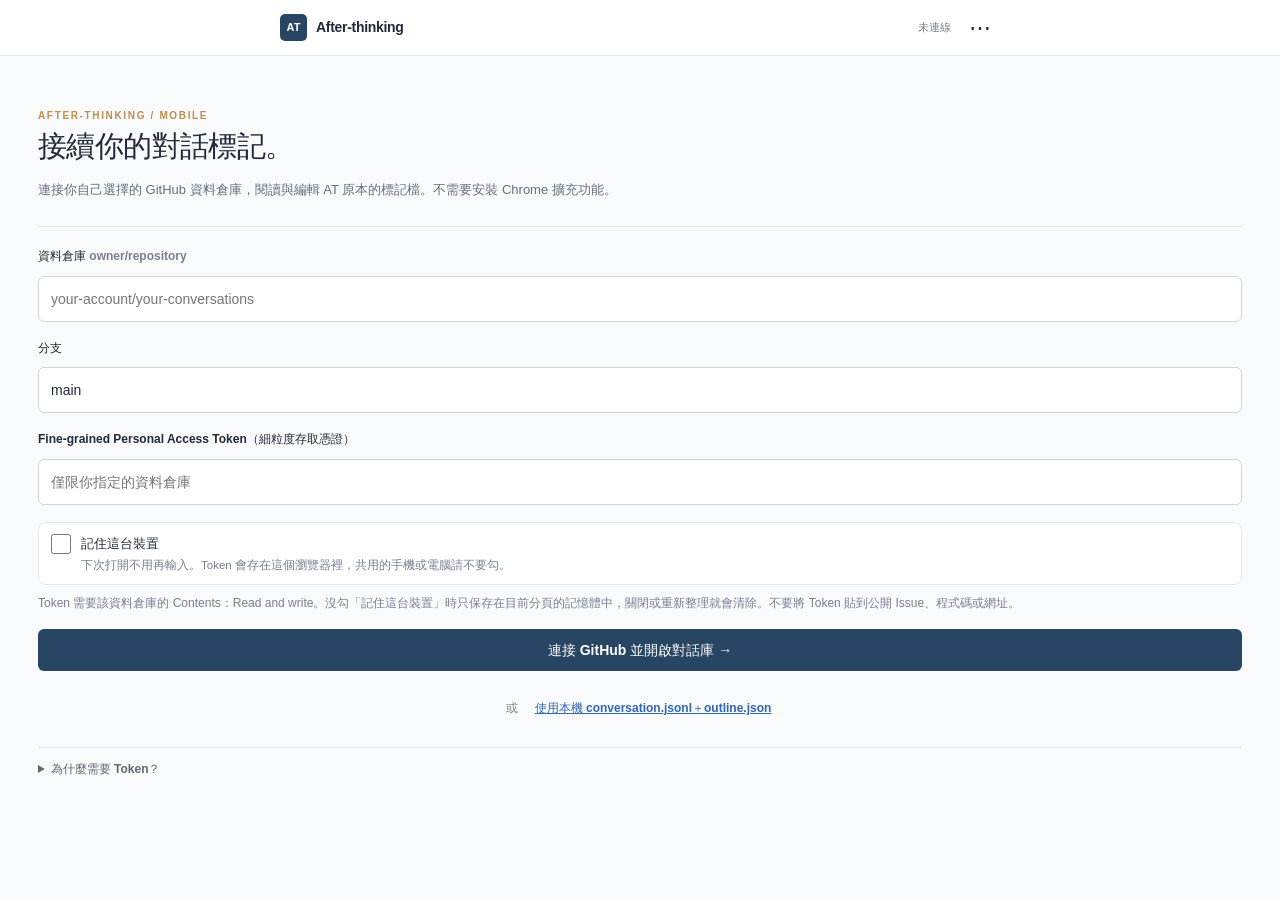
==== commit 1496e88a: "feat(web): provide opt-in local folder connection and resume controls" ====
--- a/apps/mobile-web/index.html
+++ b/apps/mobile-web/index.html
@@ -36,12 +36,13 @@
         <button type="submit" id="connect-button" class="primary full">連接 GitHub 並開啟對話庫 <span aria-hidden="true">→</span></button>
       </form>
       <div class="offline-option"><span>或</span><label for="local-files" class="text-action">使用本機 conversation.jsonl＋outline.json</label><input id="local-files" type="file" accept=".jsonl,.json" multiple hidden></div>
+      <div class="folder-option" id="folder-option" hidden><button type="button" class="secondary" id="choose-local-folder">連接本機對話資料夾</button><button type="button" class="ghost" id="reopen-local-folder" hidden>重新開啟上次資料夾</button><p class="small muted">桌面 Chrome／Edge：選擇含 source/conversation.jsonl 的對話資料夾；授權後可直接讀取和儲存 outline.json。</p></div>
       <details class="explain"><summary>為什麼需要 Token？</summary><p>勾選「記住這台裝置」後，Token 只存在這個瀏覽器的本機儲存空間，不會上傳到任何地方；隨時可以在「更多」裡忘記這台裝置。也可以改讓手機的密碼管理員記住它。</p><p>GitHub Pages 是靜態網站，不能在公開前端安全保存 OAuth Client Secret。此版本採用只授權使用者指定倉庫的 Token；未來可以透過獨立 GitHub App 授權服務取代手動輸入。</p></details>
     </section>
     <div id="workspace" hidden>
       <section id="library-page" data-page="library" hidden>
         <div class="title-row"><div><p class="eyebrow">CONVERSATION LIBRARY</p><h1>選擇對話</h1></div><button id="change-repo" class="ghost">切換倉庫</button></div>
-        <div id="repo-info" class="small muted"></div>
+        <div id="repo-info" class="small muted"></div><div class="location-actions" id="library-location-actions" hidden><button id="library-copy-path" class="secondary" type="button">複製倉庫路徑</button><button id="library-copy-link" class="secondary" type="button">複製 GitHub 連結</button></div>
         <div class="search-row"><label class="sr-only" for="search">搜尋對話</label><input id="search" type="search" placeholder="搜尋對話標題或提問…"><label class="sr-only" for="sort">排序</label><select id="sort"><option value="conversation">對話時間</option><option value="capture">擷取時間</option><option value="tagged">最後標記時間</option><option value="labels">標籤順序</option></select></div>
         <div class="filter-strip" aria-label="對話篩選" role="group"><button data-filter="all" class="active">全部</button><button data-filter="todo">未處理</button><button data-filter="done">已整理</button><button data-filter="skip">不用整理</button><button data-filter="untagged">還沒標記</button></div>
         <div id="library-list"></div>
@@ -100,7 +101,7 @@
           <div class="reader-title-block"><h1 id="reader-title">對話標記</h1><div class="reader-subline"><p id="reader-info" class="small muted"></p><button id="reader-mode" class="reader-mode-link" type="button"></button></div></div>
           <span id="reader-dirty" class="reader-dirty"></span><button id="reader-save" type="button" class="compact primary">儲存</button><button id="reader-more" type="button" class="icon-button" aria-label="更多">⋯</button>
         </div>
-        <div class="reader-toolbar">
+        <div class="location-actions" id="reader-location-actions" hidden><button id="reader-copy-path" class="secondary" type="button">複製對話路徑</button><button id="reader-copy-link" class="secondary" type="button">複製 GitHub 連結</button></div><div class="reader-toolbar">
           <div class="reader-filters" role="group" aria-label="快速索引">
             <button data-kind="all" class="active" type="button">全部 <span id="count-all"></span></button>
             <button data-kind="pending" type="button">待確認 <span id="count-pending"></span></button>
@@ -109,9 +110,9 @@
           </div>
           <div class="reader-toolbar-actions"><button id="reader-review" class="toolbar-link" type="button">審查</button><button id="open-topics" class="toolbar-link" type="button">主題</button><div class="reader-arrows"><button id="prev-item" aria-label="上一項">↑</button><button id="next-item" aria-label="下一項">↓</button><span id="position" class="small muted">—</span></div></div>
         </div>
-        <div id="source-warning" class="warning" hidden></div>
+        <div class="reader-layout"><div class="reader-main"><div id="source-warning" class="warning" hidden></div>
         <div id="message-list" class="message-list"></div>
-        <button id="load-more" class="load-more" hidden>繼續載入對話</button>
+        <button id="load-more" class="load-more" hidden>繼續載入對話</button></div><aside id="desktop-rail" class="desktop-rail" aria-label="對話快速索引"></aside></div>
       </section>
       <section id="topics-page" data-page="topics" hidden>
         <div class="title-row"><div><p class="eyebrow">DISCUSSION STRUCTURE</p><h1>主題總覽</h1></div><button id="new-topic" class="ghost">＋ 新增</button></div>
@@ -152,6 +153,7 @@
   <script src="./core.js" defer></script>
   <script src="./github.js" defer></script>
   <script src="./device.js" defer></script>
-  <script src="./app.js" defer></script>
+  <script src="./local-folder.js" defer></script>
+   <script src="./app.js" defer></script>
 </body>
 </html>
--- a/apps/mobile-web/style.css
+++ b/apps/mobile-web/style.css
@@ -132,3 +132,23 @@
 .connect-form .remember-row input{width:20px;height:20px;margin:1px 0 0;flex:0 0 auto;accent-color:var(--accent)}
 .remember-row span{display:flex;flex-direction:column;gap:3px;min-width:0}.remember-row strong{font-size:13px}.remember-row small{font-size:11.5px;line-height:1.5;color:var(--muted)}
 .draft-banner{margin:14px 0}.draft-banner p{margin:0 0 10px;line-height:1.55}
+
+/* Desktop web editor: wider canvas, multi-column library, quick index. */
+.location-actions{display:flex;flex-wrap:wrap;gap:8px;align-items:center;margin:8px 0 14px}
+.location-actions button{font-size:12px;min-height:36px;padding:6px 10px}
+.desktop-rail{display:none}
+@media(min-width:1000px){
+ main{max-width:1360px;padding:30px 34px 90px}
+ .reader-layout{display:grid;grid-template-columns:minmax(0,1fr) minmax(230px,270px);gap:34px;align-items:start}
+ .reader-main{min-width:0;max-width:860px}
+ .desktop-rail{display:flex;flex-direction:column;position:sticky;top:90px;max-height:calc(100dvh - 120px);overflow:auto;gap:3px;border-left:1px solid var(--line);padding:16px 10px 20px 20px;background:var(--bg)}
+ .desktop-rail h2{font-size:14px;margin:0 0 4px}.desktop-rail h3{font-size:12px;color:var(--muted);margin:13px 0 4px}
+ .desktop-rail .rail-item{text-align:left;background:transparent;border:0;padding:8px 7px;color:var(--navy);border-radius:5px;font-size:12px;overflow-wrap:anywhere}
+ .desktop-rail .rail-item:hover,.desktop-rail .rail-item:focus-visible{background:var(--accent-soft)}
+ #library-list{display:grid;grid-template-columns:repeat(2,minmax(0,1fr));gap:10px 18px}
+ #library-list .library-group,#library-list .empty-state{grid-column:1/-1;margin-bottom:0}
+ #library-list .conversation{border:1px solid var(--line);border-radius:8px;padding:15px 17px;margin:0;background:var(--paper)}
+ .sheet-overlay{align-items:center}.sheet{border-radius:14px;max-height:min(82dvh,760px)}
+}
+@media(min-width:1450px){#library-list{grid-template-columns:repeat(3,minmax(0,1fr))}}
+@media(max-width:999px){.reader-layout{display:block}}
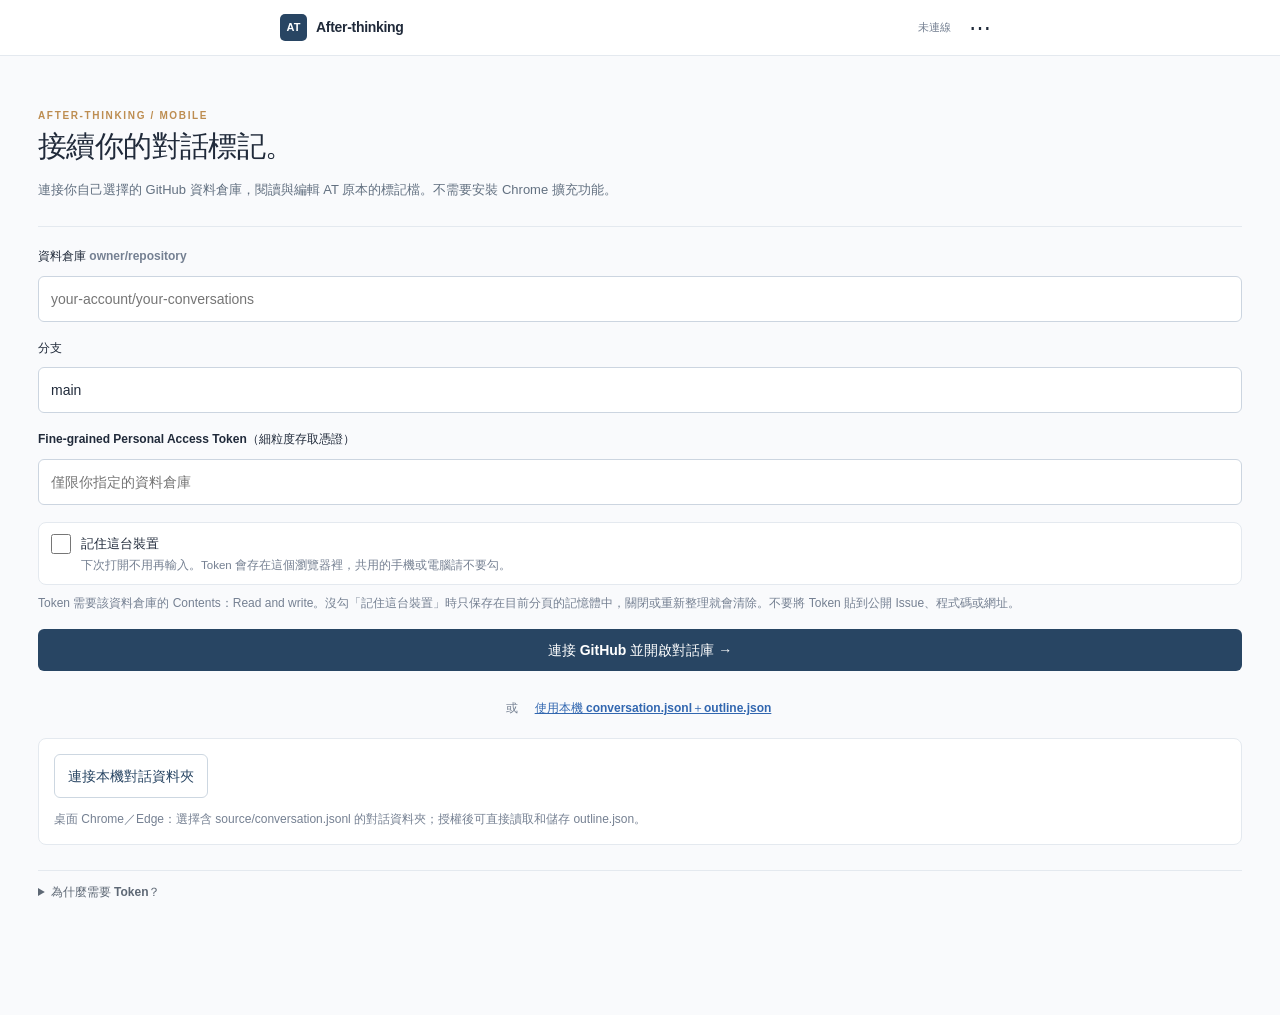
==== commit 34689916: "feat(web): add three-column desktop tagging workspace controls" ====
--- a/apps/mobile-web/index.html
+++ b/apps/mobile-web/index.html
@@ -110,9 +110,30 @@
           </div>
           <div class="reader-toolbar-actions"><button id="reader-review" class="toolbar-link" type="button">審查</button><button id="open-topics" class="toolbar-link" type="button">主題</button><div class="reader-arrows"><button id="prev-item" aria-label="上一項">↑</button><button id="next-item" aria-label="下一項">↓</button><span id="position" class="small muted">—</span></div></div>
         </div>
-        <div class="reader-layout"><div class="reader-main"><div id="source-warning" class="warning" hidden></div>
-        <div id="message-list" class="message-list"></div>
-        <button id="load-more" class="load-more" hidden>繼續載入對話</button></div><aside id="desktop-rail" class="desktop-rail" aria-label="對話快速索引"></aside></div>
+        <div class="reader-layout">
+          <aside class="desktop-outline" aria-label="主題與標記索引">
+            <div class="desktop-panel-title"><h2>主題結構</h2><button id="desktop-add-topic" type="button" class="desktop-small-action">＋ 新增</button></div>
+            <div id="desktop-topic-tree" class="desktop-topic-tree"></div>
+            <div class="desktop-panel-title desktop-section-gap"><h2>快速查找</h2></div>
+            <label class="sr-only" for="desktop-find">搜尋這段對話</label>
+            <input id="desktop-find" type="search" autocomplete="off" placeholder="搜尋對話原文…">
+            <div id="desktop-find-results" class="desktop-find-results" role="status"></div>
+            <div id="desktop-rail" class="desktop-rail" aria-label="關鍵與轉向索引"></div>
+          </aside>
+          <div class="reader-main">
+            <div id="source-warning" class="warning" hidden></div>
+            <div id="message-list" class="message-list"></div>
+            <button id="load-more" class="load-more" hidden>繼續載入對話</button>
+          </div>
+          <aside class="desktop-inspector" aria-label="訊息標記與審查">
+            <div class="desktop-inspector-tabs" role="group" aria-label="檢查器頁籤">
+              <button type="button" data-inspector-view="message" class="active" aria-pressed="true">訊息</button>
+              <button type="button" data-inspector-view="review" aria-pressed="false">AI 審查</button>
+              <button type="button" data-inspector-view="summary" aria-pressed="false">摘要</button>
+            </div>
+            <div id="desktop-inspector-body" class="desktop-inspector-body"></div>
+          </aside>
+        </div>
       </section>
       <section id="topics-page" data-page="topics" hidden>
         <div class="title-row"><div><p class="eyebrow">DISCUSSION STRUCTURE</p><h1>主題總覽</h1></div><button id="new-topic" class="ghost">＋ 新增</button></div>
--- a/apps/mobile-web/style.css
+++ b/apps/mobile-web/style.css
@@ -152,3 +152,8 @@
 }
 @media(min-width:1450px){#library-list{grid-template-columns:repeat(3,minmax(0,1fr))}}
 @media(max-width:999px){.reader-layout{display:block}}
+
+.folder-option{margin:16px 0 14px;padding:15px;border:1px solid var(--line);border-radius:8px;background:var(--paper)}
+.folder-option button{min-height:44px;margin:0 8px 8px 0}
+.folder-option p{margin:4px 0 0;line-height:1.6}
+.location-actions button{min-height:44px}
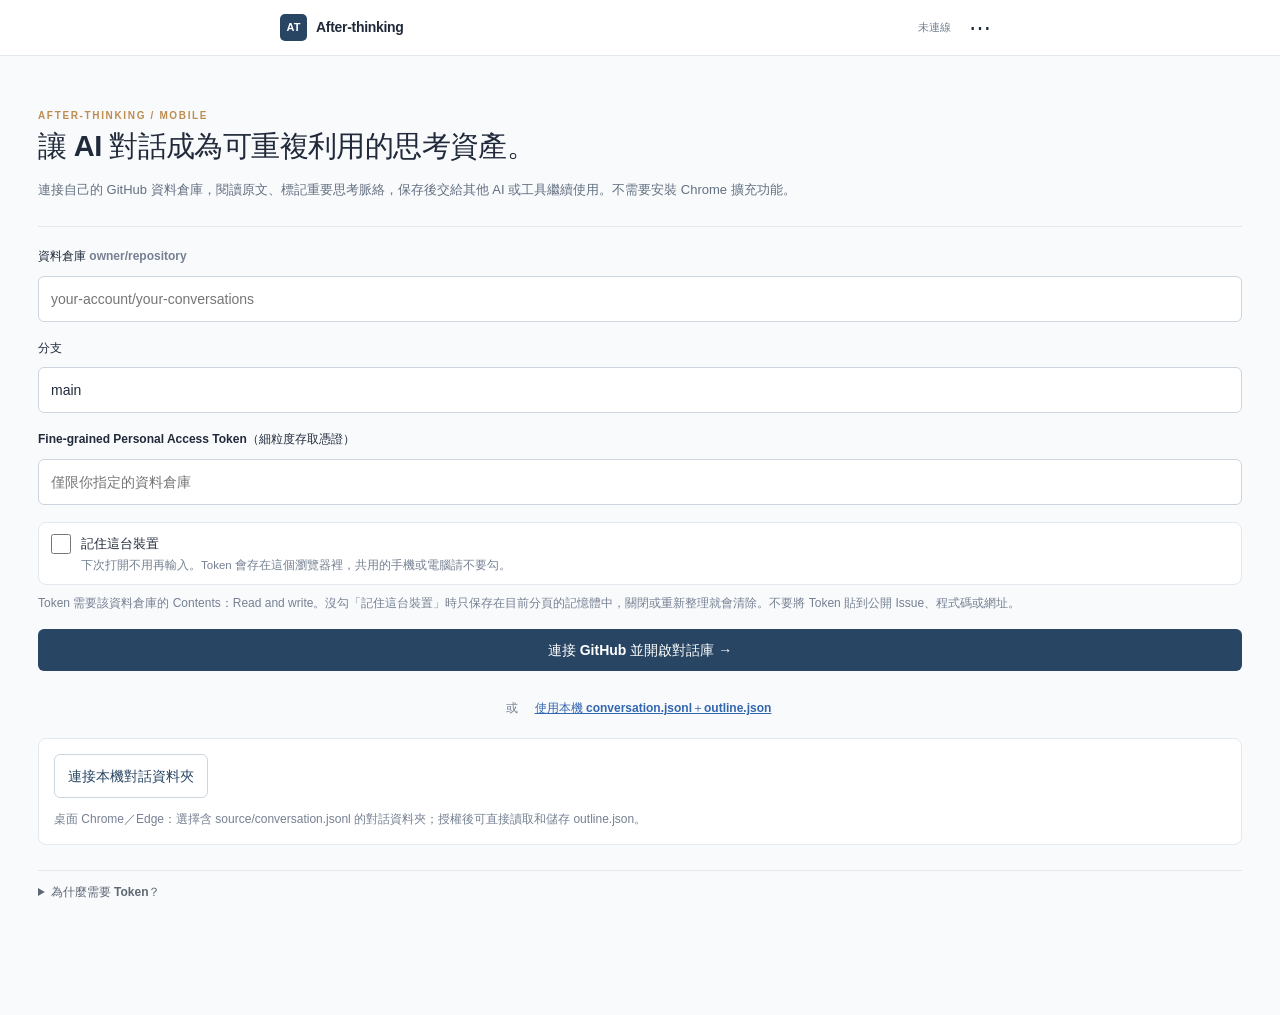
==== commit 3e0edcbd: "docs: align product introduction with reusable thinking assets" ====
--- a/apps/mobile-web/index.html
+++ b/apps/mobile-web/index.html
@@ -4,8 +4,9 @@
   <meta charset="utf-8">
   <meta name="viewport" content="width=device-width, initial-scale=1, viewport-fit=cover">
   <meta name="theme-color" content="#f8fafc">
-  <meta http-equiv="Content-Security-Policy" content="default-src 'self'; connect-src 'self' https://api.github.com; script-src 'self'; style-src 'self'; img-src 'self' data:; object-src 'none'; base-uri 'none'; form-action 'none'">
-  <title>After-thinking · 行動標記工作台</title>
+  <meta http-equiv="Content-Security-Policy" content="default-src 'self'; connect-src 'self' https://api.github.com; script-src 'self'; style-src 'self'; img-src 'self' data: blob:; object-src 'none'; base-uri 'none'; form-action 'none'">
+  <title>After-thinking · 思考資產標記工作台</title>
+  <meta name="description" content="Turn AI conversations into reusable thinking assets. 將 AI 對話保存為可追溯、可重複利用的思考資產。">
   <link rel="stylesheet" href="./style.css">
 </head>
 <body>
@@ -22,8 +23,8 @@
   <main id="main">
     <section id="connect-page" class="connect-page" data-page="connect">
       <p class="eyebrow">AFTER-THINKING / MOBILE</p>
-      <h1>接續你的對話標記。</h1>
-      <p class="intro">連接你自己選擇的 GitHub 資料倉庫，閱讀與編輯 AT 原本的標記檔。不需要安裝 Chrome 擴充功能。</p>
+      <h1>讓 AI 對話成為可重複利用的思考資產。</h1>
+      <p class="intro">連接自己的 GitHub 資料倉庫，閱讀原文、標記重要思考脈絡，保存後交給其他 AI 或工具繼續使用。不需要安裝 Chrome 擴充功能。</p>
       <form id="connect-form" class="connect-form">
         <label for="repo-input">資料倉庫 <span class="muted">owner/repository</span></label>
         <input id="repo-input" name="username" required autocomplete="username" spellcheck="false" autocapitalize="off" placeholder="your-account/your-conversations">
@@ -171,6 +172,12 @@
       <footer class="sheet-footer"><button id="sheet-apply" class="primary full">套用標記</button></footer>
     </section>
   </div>
+  <dialog id="attachment-dialog" class="attachment-dialog" aria-labelledby="attachment-dialog-title">
+    <header class="attachment-dialog-head"><h2 id="attachment-dialog-title">附件預覽</h2><button id="attachment-dialog-close" type="button" class="secondary">關閉</button></header>
+    <p id="attachment-dialog-status" class="small muted"></p>
+    <div id="attachment-dialog-body" class="attachment-dialog-body"></div>
+    <footer class="attachment-dialog-foot"><button id="attachment-dialog-download" type="button" class="secondary" hidden>下載原檔</button></footer>
+  </dialog>
   <script src="./core.js" defer></script>
   <script src="./github.js" defer></script>
   <script src="./device.js" defer></script>
--- a/apps/mobile-web/style.css
+++ b/apps/mobile-web/style.css
@@ -157,3 +157,73 @@
 .folder-option button{min-height:44px;margin:0 8px 8px 0}
 .folder-option p{margin:4px 0 0;line-height:1.6}
 .location-actions button{min-height:44px}
+
+/* Desktop three-column tagging workbench; mobile sheet layout stays unchanged. */
+.desktop-outline,.desktop-inspector,.desktop-action{display:none!important}
+@media(min-width:1100px){
+ body[data-page="reader"] main{max-width:1700px;padding-top:14px}
+ body[data-page="reader"] .topbar{display:flex}
+ body[data-page="reader"] .workspace-heading{top:var(--bar)}
+ body[data-page="reader"] .reader-toolbar{top:calc(var(--bar) + 56px)}
+ main{max-width:1700px}
+ .reader-layout{display:grid;grid-template-columns:minmax(195px,235px) minmax(380px,1fr) minmax(255px,310px);gap:16px;align-items:start}
+ .reader-main{max-width:none;min-width:0;padding:0 4px}
+ .desktop-outline,.desktop-inspector{display:block!important;min-width:0;position:sticky;top:calc(var(--bar) + 12px);max-height:calc(100dvh - var(--bar) - 25px);overflow-y:auto;overscroll-behavior:contain;scrollbar-width:thin;border:1px solid var(--line);border-radius:8px;background:#fff;padding:14px}
+ .desktop-inspector{padding:0}
+ .desktop-rail{display:flex;position:static;max-height:none;overflow:visible;border:0;background:transparent;padding:6px 0 0}
+ .desktop-panel-title{display:flex;align-items:center;justify-content:space-between;gap:9px;margin-bottom:9px}
+ .desktop-panel-title h2,.desktop-inspector h2{font-size:14px;margin:0;font-weight:750;color:var(--navy)}
+ .desktop-section-gap{margin-top:20px;border-top:1px solid var(--line);padding-top:15px}
+ .desktop-panel-meta{font-size:11px;color:var(--muted);line-height:1.6;margin:5px 0 10px;overflow-wrap:anywhere}
+ .desktop-topic-item{padding:9px 0;border-bottom:1px solid var(--line);display:grid;grid-template-columns:minmax(0,1fr) auto;gap:3px 7px;align-items:center}
+ .desktop-topic-item .desktop-panel-meta{grid-column:1/-1;margin:0}
+ .desktop-topic-name{font-size:12px;text-align:left;color:var(--navy);background:none;border:0;white-space:normal;overflow-wrap:anywhere;padding:5px 0;font-weight:700}
+ .desktop-topic-count{grid-column:1;grid-row:2;font-size:10px;color:var(--muted)}
+ .desktop-topic-item>.desktop-small-action{grid-column:2;grid-row:1}
+ .desktop-small-action{font-size:11px;color:var(--accent);border:0;background:transparent;padding:5px 7px;min-height:30px;cursor:pointer}
+ .desktop-small-action:disabled{opacity:.5}
+ #desktop-find{width:100%;padding:8px 9px;font-size:12px;height:36px;margin:0 0 6px}
+ .desktop-find-results{margin-bottom:8px}
+ .desktop-search-result{display:block;border:0;background:#f2f6fa;color:#385472;text-align:left;font-size:11px;line-height:1.5;padding:8px;border-radius:5px;width:100%;margin:4px 0;overflow-wrap:anywhere}
+ .desktop-inspector-tabs{position:sticky;top:0;background:white;display:grid;grid-template-columns:repeat(3,1fr);gap:0;border-bottom:1px solid var(--line);z-index:1}
+ .desktop-inspector-tabs button{font-size:12px;background:white;border:0;border-bottom:2px solid transparent;color:var(--muted);padding:10px 3px;font-weight:650}
+ .desktop-inspector-tabs button.active{color:var(--navy);border-bottom-color:var(--accent);background:#f7f9fc}
+ .desktop-inspector-body{padding:16px 14px}
+ .desktop-inspector-body h2{margin-bottom:10px}
+ .desktop-inspector-snippet{white-space:pre-wrap;overflow-wrap:anywhere;background:#f4f7fa;font-size:11px;padding:10px;border-radius:6px;max-height:130px;overflow:auto}
+ .desktop-section-title{font-size:12px;color:var(--navy);border-top:1px solid var(--line);padding-top:13px;margin:16px 0 7px}
+ .desktop-inspector-body select,.desktop-inspector-body textarea{width:100%;font-size:12px;padding:8px}
+ .desktop-direct-actions{display:flex;gap:6px;flex-wrap:wrap;margin:6px 0}
+ .desktop-direct-actions button{font-size:11px;min-height:34px;padding:7px 10px}
+ .desktop-check{display:flex;gap:8px;align-items:flex-start;font-size:12px;color:#374f67;padding:8px 0;border-bottom:1px solid #eff2f5;cursor:pointer}
+ .desktop-check input{flex:0 0 auto;width:16px;height:16px;margin:1px 0;accent-color:var(--accent)}
+ .desktop-range-item,.desktop-review-item{border:1px solid var(--line);border-radius:6px;padding:8px 10px;margin:8px 0;font-size:12px}
+ .desktop-range-item{display:flex;align-items:center;justify-content:space-between}
+ .desktop-review-item strong{font-size:12px;color:var(--navy)}
+ .desktop-info-grid{display:grid;grid-template-columns:1fr auto;gap:8px;font-size:12px;border-top:1px solid var(--line);padding:13px 0}
+ .desktop-info-grid dt{color:var(--muted)}.desktop-info-grid dd{margin:0;font-weight:700;color:var(--navy)}
+ .desktop-path{overflow-wrap:anywhere;background:#f5f7fa;padding:7px;font-size:11px}
+ .desktop-summary-pre{white-space:pre-wrap;overflow-wrap:anywhere;font-size:11px;background:#f6f8fa;padding:10px;border-radius:6px;max-height:360px;overflow:auto}
+ .message.desktop-selected{background:#f1f5fc;border-radius:7px;outline:2px solid #afc9e8;outline-offset:4px}
+ .desktop-action{display:inline-flex!important;align-items:center}
+ .message-actions{gap:10px}
+ .message-actions .desktop-action{border:1px solid #d8e2f0;padding:4px 8px;border-radius:5px;background:#f7f9fc;min-height:33px}
+}
+@media(min-width:1000px) and (max-width:1099px){.reader-layout{display:block}.desktop-rail{display:none}}
+
+/* Attachment details are tied to the original message, not inferred from body text. */
+.message-attachments{border:1px solid var(--line);border-radius:7px;padding:10px 12px;margin:10px 0;background:#fbfcfe}
+.attachment-section-label{display:block;font-size:12px;color:var(--navy);margin-bottom:6px}
+.message-attachment-row{display:flex;align-items:center;flex-wrap:wrap;gap:8px;border-top:1px solid var(--line);padding:8px 0;font-size:12px}
+.attachment-name{flex:1 1 130px;overflow-wrap:anywhere;color:var(--ink);font-weight:650}
+.attachment-state{color:var(--muted);font-size:11px}
+.attachment-open{border:1px solid #cbd8e9;border-radius:5px;min-height:40px;padding:6px 10px;background:#fff;color:var(--navy);font-size:11px}
+.attachment-dialog{border:1px solid var(--line);border-radius:12px;background:white;color:var(--ink);width:min(92vw,860px);max-height:90dvh;padding:0;box-shadow:0 20px 70px #17263835}
+.attachment-dialog::backdrop{background:#102336aa}
+.attachment-dialog-head{display:flex;align-items:center;justify-content:space-between;gap:12px;padding:12px 18px;border-bottom:1px solid var(--line)}
+.attachment-dialog-head h2{margin:0;font-size:15px;overflow-wrap:anywhere}
+.attachment-dialog>#attachment-dialog-status{padding:8px 18px;margin:0}
+.attachment-dialog-body{padding:12px 18px;overflow:auto;max-height:65dvh}
+.attachment-preview-image{display:block;max-width:100%;max-height:60dvh;margin:auto;object-fit:contain}
+.attachment-preview-text{white-space:pre-wrap;overflow-wrap:anywhere;font:12px/1.65 ui-monospace,monospace}
+.attachment-dialog-foot{border-top:1px solid var(--line);padding:10px 18px;display:flex;justify-content:flex-end}
